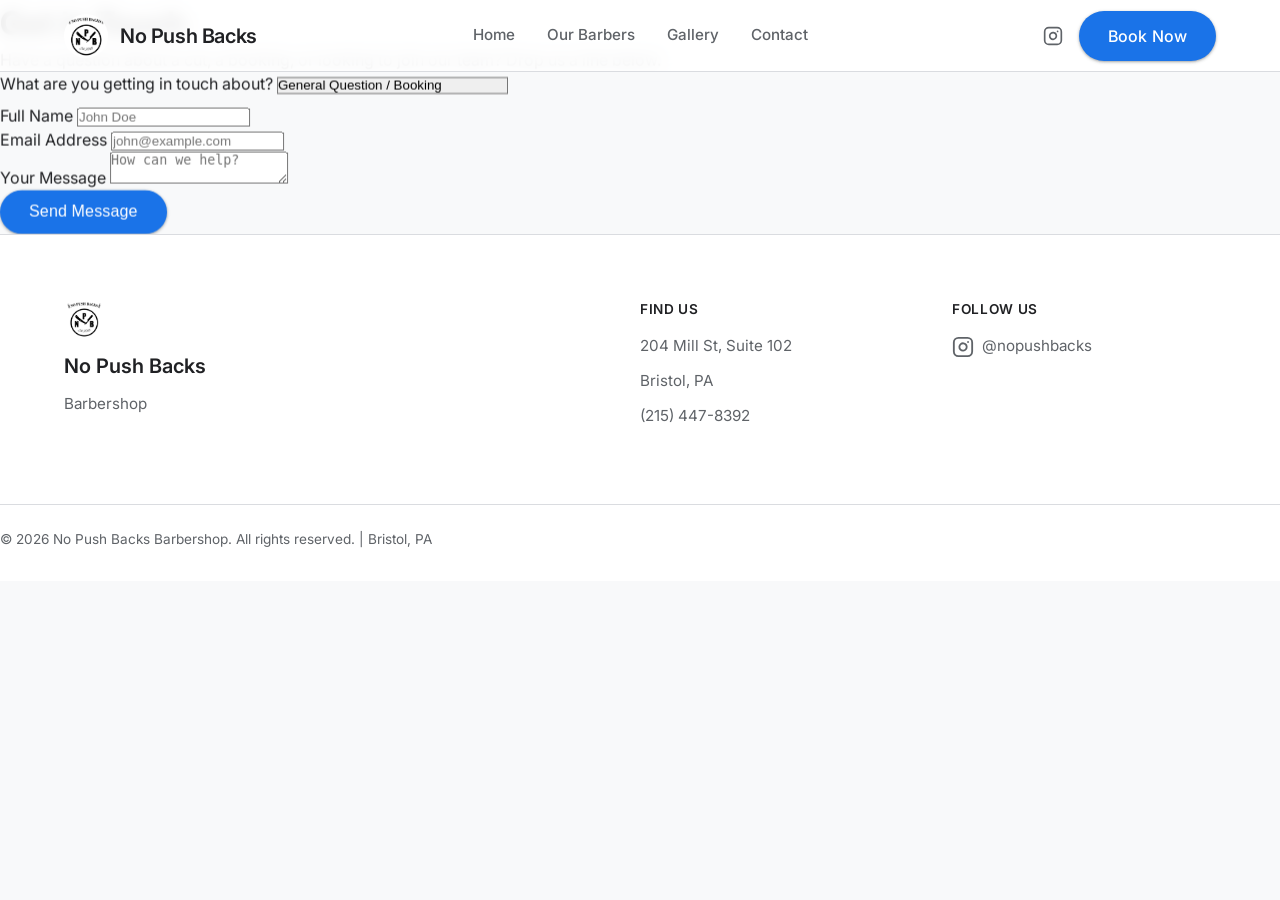
==== contact.html @ 4d4e0b5e "Update contact page with subject dropdown for employment" ====
﻿<!DOCTYPE html>
<html lang="en">
<head>
    <meta charset="UTF-8">
    <meta name="viewport" content="width=device-width, initial-scale=1.0">
    <title>Contact | No Push Backs Barbershop - Bristol, PA</title>
    <meta name="description" content="Contact No Push Backs Barbershop for any questions. 204 Mill St Suite 102, Bristol PA.">
    <link rel="icon" type="image/png" href="favicon.png">
    <link rel="preconnect" href="https://fonts.googleapis.com">
    <link rel="preconnect" href="https://fonts.gstatic.com" crossorigin>
    <link href="https://fonts.googleapis.com/css2?family=Inter:wght@300;400;500;600;700;800&display=swap" rel="stylesheet">
    <link rel="stylesheet" href="css/style.css">
    <link rel="stylesheet" href="css/contact.css">
</head>
<body>
    <header class="main-header">
        <div class="container header-content">
            <div class="logo">
                <img src="npb.jpg" alt="No Push Backs Logo" class="logo-img">
                <div class="logo-text">
                    <a href="index.html" style="text-decoration:none;color:inherit;"><h1>No Push Backs</h1></a>
                </div>
            </div>
            <nav class="main-nav">
                <a href="index.html">Home</a>
                <a href="index.html#barbers">Our Barbers</a>
                <a href="gallery.html">Gallery</a>
                <a href="contact.html" class="nav-active">Contact</a>
            </nav>
            <div class="header-cta">
                <a href="https://www.instagram.com/nopushbacks/?hl=en" target="_blank" class="ig-btn" aria-label="Instagram">
                    <svg xmlns="http://www.w3.org/2000/svg" width="20" height="20" viewBox="0 0 24 24" fill="none" stroke="currentColor" stroke-width="2" stroke-linecap="round" stroke-linejoin="round"><rect x="2" y="2" width="20" height="20" rx="5" ry="5"></rect><path d="M16 11.37A4 4 0 1 1 12.63 8 4 4 0 0 1 16 11.37z"></path><line x1="17.5" y1="6.5" x2="17.51" y2="6.5"></line></svg>
                </a>
                <a href="index.html#barbers" class="btn btn-primary header-book-btn">Book Now</a>
            </div>
        </div>
    </header>

    <main class="contact-main">
        <div class="contact-container fade-in-section">
            <div class="contact-header">
                <h1>Get in Touch</h1>
                <p>Have a question about a cut, a booking, or looking to join our team? Drop us a line below.</p>
            </div>
            
            <!-- We use Web3Forms for absolutely free, secure static-site forms without backends. -->
            <form action="https://api.web3forms.com/submit" method="POST" class="contact-form">
                
                <!-- Replace this access key with yours from web3forms.com -->
                <input type="hidden" name="access_key" value="4d45abcb-7265-4682-b474-7f4f15f897a1">
                <div class="form-group" style="margin-bottom: 8px;">
                    <label for="subject">What are you getting in touch about?</label>
                    <select id="subject" name="subject" class="form-control" required style="appearance: none; background-image: url('data:image/svg+xml;utf8,<svg xmlns='http://www.w3.org/2000/svg' width='16' height='16' viewBox='0 0 24 24' fill='none' stroke='%239AA0A6' stroke-width='2' stroke-linecap='round' stroke-linejoin='round'><polyline points='6 9 12 15 18 9'></polyline></svg>'); background-repeat: no-repeat; background-position: right 16px center;">
                        <option value="General Inquiry / Booking">General Question / Booking</option>
                        <option value="Employment: Want to work with us?">Looking to join the team (Employment)</option>
                        <option value="Other Inquiry">Other</option>
                    </select>
                </div>
                
                <div class="form-group">
                    <label for="name">Full Name</label>
                    <input type="text" id="name" name="name" class="form-control" placeholder="John Doe" required>
                </div>
                
                <div class="form-group">
                    <label for="email">Email Address</label>
                    <input type="email" id="email" name="email" class="form-control" placeholder="john@example.com" required>
                </div>
                
                <div class="form-group">
                    <label for="message">Your Message</label>
                    <textarea id="message" name="message" class="form-control" placeholder="How can we help?" required></textarea>
                </div>
                
                <!-- Optional: Web3Forms redirects to a success page natively, or you can add a redirect token here -->
                <button type="submit" class="btn btn-primary submit-btn">Send Message</button>
            </form>
        </div>
    </main>

    <footer>
        <div class="container footer-content">
            <div class="footer-brand"><img src="npb.jpg" alt="No Push Backs Logo" class="footer-logo"><h3>No Push Backs</h3><p>Barbershop</p></div>
            <div class="footer-contact"><h4>Find Us</h4><p>204 Mill St, Suite 102</p><p>Bristol, PA</p><a href="tel:2154478392">(215) 447-8392</a></div>
            <div class="footer-social"><h4>Follow Us</h4><a href="https://www.instagram.com/nopushbacks/?hl=en" target="_blank" class="footer-ig"><svg xmlns="http://www.w3.org/2000/svg" width="22" height="22" viewBox="0 0 24 24" fill="none" stroke="currentColor" stroke-width="2" stroke-linecap="round" stroke-linejoin="round"><rect x="2" y="2" width="20" height="20" rx="5" ry="5"></rect><path d="M16 11.37A4 4 0 1 1 12.63 8 4 4 0 0 1 16 11.37z"></path><line x1="17.5" y1="6.5" x2="17.51" y2="6.5"></line></svg> @nopushbacks</a></div>
        </div>
        <div class="footer-bottom"><p>&copy; 2026 No Push Backs Barbershop. All rights reserved. | Bristol, PA</p></div>
    </footer>
    <script src="js/script.js"></script>
</body>
</html>
---- css/style.css ----
﻿/* ===== HIGH-END GOOGLE / MATERIAL 3 THEME ===== */
:root {
    --bg-page:         #F8F9FA;
    --bg-surface:      #FFFFFF;
    --text-primary:    #202124;
    --text-secondary:  #5F6368;
    --border-color:    #DADCE0;
    --accent-color:    #1A73E8;
    --accent-hover:    #1557B0;
    --dark-surface:    #202124;
    --dark-text:       #E8EAED;
    
    --font-main: 'Inter', -apple-system, BlinkMacSystemFont, "Segoe UI", Roboto, Helvetica, Arial, sans-serif, "Apple Color Emoji", "Segoe UI Emoji", "Segoe UI Symbol";
    
    --transition-fast: 0.2s cubic-bezier(0.4, 0.0, 0.2, 1);
    --shadow-1: 0 1px 2px 0 rgba(60,64,67,0.3), 0 1px 3px 1px rgba(60,64,67,0.15);
    --shadow-2: 0 1px 2px 0 rgba(60,64,67,0.3), 0 2px 6px 2px rgba(60,64,67,0.15);
    --shadow-3: 0 4px 6px 0 rgba(60,64,67,0.3), 0 8px 24px 3px rgba(60,64,67,0.15);
    
    --radius-sm: 8px;
    --radius-md: 16px;
    --radius-lg: 24px;
    --radius-pill: 100px;
}

* { margin: 0; padding: 0; box-sizing: border-box; }
html { scroll-behavior: smooth; }
body {
    background-color: var(--bg-page);
    color: var(--text-primary);
    font-family: var(--font-main);
    line-height: 1.5;
    -webkit-font-smoothing: antialiased;
}

a { text-decoration: none; color: inherit; transition: color var(--transition-fast); }
.container { max-width: 1200px; margin: 0 auto; padding: 0 24px; }

/* ===== HEADER ===== */
.main-header {
    background: rgba(255,255,255,0.9);
    backdrop-filter: blur(8px);
    -webkit-backdrop-filter: blur(8px);
    min-height: 72px;
    border-bottom: 1px solid var(--border-color);
    position: fixed;
    width: 100%;
    top: 0;
    z-index: 1000;
    display: flex;
    align-items: center;
}
.header-content {
    display: flex;
    justify-content: space-between;
    align-items: center;
    width: 100%;
}
.logo { display: flex; align-items: center; gap: 12px; flex: 1; min-width: max-content; }
.logo-img {
    height: 44px; width: 44px;
    border-radius: var(--radius-pill);
    object-fit: cover;
}
.logo-text h1 { 
    font-size: 1.25rem; 
    font-weight: 600; 
    letter-spacing: -0.02em; 
    color: var(--text-primary); 
}
.logo-tagline { display: none; }

.logo-text h1 { white-space: nowrap; }

.main-nav {
    display: flex; gap: 32px;
    flex: 1.5; justify-content: center;
}
.main-nav a { 
    font-weight: 500; font-size: 0.95rem; 
    color: var(--text-secondary); 
    white-space: nowrap;
}
.main-nav a:hover { color: var(--text-primary); }


.header-cta {
    display: flex; gap: 16px; align-items: center;
    flex: 1; justify-content: flex-end;
}
.ig-btn {
    display: flex; align-items: center; justify-content: center;
    color: var(--text-secondary);
    transition: color var(--transition-fast);
}
.ig-btn:hover { color: var(--accent-color); }
.header-book-btn {
    padding: 8px 20px;
    font-size: 0.9rem;
    white-space: nowrap;
}

/* ===== HERO (Contained Style) ===== */
.hero {
    margin: 104px 24px 48px;
    border-radius: var(--radius-lg);
    background-image: url('../hero-bg.jpg');
    background-size: cover; background-position: center;
    position: relative;
    overflow: hidden;
    min-height: 600px;
    display: flex;
    align-items: center;
}
.hero-overlay {
    position: absolute; inset: 0;
    background: linear-gradient(135deg, rgba(255,255,255,0.95) 0%, rgba(248,249,250,0.85) 100%);
    backdrop-filter: blur(4px);
}
.hero-content {
    position: relative; z-index: 1;
    max-width: 800px;
    padding: 60px;
}
.hero-badge {
    display: inline-flex; align-items: center;
    background: rgba(26, 115, 232, 0.1); 
    color: var(--accent-color);
    font-size: 0.75rem; font-weight: 600;
    text-transform: uppercase; letter-spacing: 0.05em;
    padding: 8px 16px; border-radius: var(--radius-pill);
    margin-bottom: 24px;
}
.hero-title {
    font-size: 4rem; font-weight: 800;
    line-height: 1.1; letter-spacing: -0.03em;
    color: var(--text-primary);
    margin-bottom: 16px;
}
.hero-sub-name { display: none; }
.hero-subtitle {
    font-size: 1.25rem; color: var(--text-secondary);
    margin-bottom: 40px; line-height: 1.6; font-weight: 400;
}
.hero-cta-group {
    display: flex; gap: 16px; align-items: center;
    margin-bottom: 48px;
}
.btn {
    display: inline-flex; align-items: center; justify-content: center;
    padding: 12px 28px; font-weight: 500; font-size: 1rem;
    border-radius: var(--radius-pill); cursor: pointer;
    transition: all var(--transition-fast);
    border: 1px solid transparent; letter-spacing: 0.01em;
}
.btn-primary {
    background-color: var(--accent-color); color: #fff;
    box-shadow: var(--shadow-1);
}
.btn-primary:hover {
    background-color: var(--accent-hover); box-shadow: var(--shadow-2);
}

.hero-stats {
    display: flex; gap: 48px;
    align-items: center;
}
.stat { display: flex; flex-direction: column; }
.stat-num {
    font-size: 2rem; color: var(--text-primary);
    font-weight: 700; line-height: 1; letter-spacing: -0.02em;
}
.stat-label {
    font-size: 0.85rem; color: var(--text-secondary);
    font-weight: 500; margin-top: 4px;
}
.stat-divider { display: none; }
.hero-scroll-indicator { display: none; }

/* ===== LOCATION BAR ===== */
.location-bar {
    max-width: 1152px; margin: 0 auto 64px auto;
    background: var(--bg-surface);
    border: 1px solid var(--border-color);
    border-radius: var(--radius-pill);
    padding: 16px 32px;
    box-shadow: var(--shadow-1);
}
.location-bar-inner {
    display: flex; justify-content: space-between;
    align-items: center; width: 100%; padding: 0;
}
.loc-item {
    display: flex; align-items: center; gap: 12px;
    font-size: 0.95rem; color: var(--text-primary); font-weight: 500;
}
.loc-item svg { color: var(--text-secondary); }
.loc-item a:hover { color: var(--accent-color); }
.loc-divider { width: 1px; height: 24px; background: var(--border-color); }

/* ===== BARBERS ===== */
.barbers-section { padding: 40px 0 96px; background: var(--bg-page); }
.section-header { text-align: left; margin-bottom: 48px; display: flex; flex-direction: column; }
.section-header h2 {
    font-size: 2.5rem; font-weight: 700; color: var(--text-primary);
    letter-spacing: -0.02em;
}
.section-header h2::after { display: none; }
.section-header p { font-size: 1.1rem; color: var(--text-secondary); margin-top: 8px; }

.barber-grid {
    display: grid; grid-template-columns: repeat(3, 1fr); gap: 24px;
}
.barber-card {
    background: var(--bg-surface);
    border-radius: var(--radius-lg); overflow: hidden;
    transition: all var(--transition-fast);
    cursor: pointer;
    border: 1px solid var(--border-color);
    display: flex; flex-direction: column;
}
.barber-card:hover {
    transform: translateY(-4px);
    box-shadow: var(--shadow-2);
}
.barber-img-container { width: 100%; height: 320px; overflow: hidden; }
.barber-img {
    width: 100%; height: 100%; object-fit: cover;
    transition: transform 0.4s ease;
}
.barber-card:hover .barber-img { transform: scale(1.02); }
.barber-info { padding: 24px; display: flex; flex-direction: column; align-items: flex-start; }
.barber-name {
    font-size: 1.35rem; font-weight: 600; color: var(--text-primary); margin-bottom: 4px;
}
.barber-role { display: none; }
.view-profile-text {
    color: var(--accent-color); font-weight: 500; font-size: 0.95rem;
    display: flex; align-items: center; gap: 4px; margin-top: 16px;
}
.view-profile-text::after { content: '\2192'; transition: transform 0.2s; }
.barber-card:hover .view-profile-text::after { transform: translateX(4px); }

/* ===== MODAL ===== */
.profile-modal {
    border: none; border-radius: var(--radius-lg);
    background: var(--bg-surface); color: var(--text-primary);
    padding: 0; max-width: 900px; width: 92%;
    max-height: 90vh; margin: auto;
    box-shadow: var(--shadow-3);
}
.profile-modal::backdrop {
    background: rgba(32, 33, 36, 0.6);
    backdrop-filter: blur(4px);
}
.modal-content { display: flex; flex-direction: column; max-height: 90vh; }
.close-btn {
    position: absolute; top: 24px; right: 24px;
    background: rgba(248, 249, 250, 0.8); backdrop-filter: blur(4px);
    border: none; color: var(--text-secondary);
    cursor: pointer; border-radius: var(--radius-pill);
    width: 40px; height: 40px;
    display: flex; align-items: center; justify-content: center;
    z-index: 10; transition: background 0.2s, color 0.2s;
}
.close-btn:hover { background: #E8EAED; color: var(--text-primary); }
.modal-body { overflow-y: auto; padding: 48px; }
.modal-header-info {
    display: flex; gap: 40px; align-items: center;
    margin-bottom: 40px;
}
.modal-avatar {
    width: 180px; height: 180px;
    border-radius: var(--radius-pill); object-fit: cover;
    flex-shrink: 0;
}
.modal-text-group h2 {
    font-size: 2.5rem; font-weight: 700; color: var(--text-primary); margin-bottom: 12px; letter-spacing: -0.02em;
}
.accent-text { display: none; }
.modal-bio {
    color: var(--text-secondary); font-size: 1.05rem;
    line-height: 1.6; margin-bottom: 24px;
}
.modal-book-btn { /* Inherits from .btn and .btn-primary */ }

.gallery-section { border-top: 1px solid var(--border-color); padding-top: 40px; }
.gallery-section h3 {
    font-size: 1.5rem; font-weight: 600; color: var(--text-primary);
    margin-bottom: 24px; text-align: left;
}
.modal-gallery-grid {
    display: grid; grid-template-columns: repeat(4, 1fr); gap: 16px;
}
.gallery-img {
    width: 100%; aspect-ratio: 1; object-fit: cover;
    border-radius: var(--radius-md);
    cursor: pointer; transition: opacity 0.2s;
}
.gallery-img:hover { opacity: 0.9; }

/* ===== FOOTER ===== */
footer {
    background: var(--bg-surface); border-top: 1px solid var(--border-color);
    color: var(--text-primary); padding: 64px 0 32px;
}
.footer-content {
    display: grid; grid-template-columns: 2fr 1fr 1fr; gap: 48px; margin-bottom: 64px;
}
.footer-brand { display: flex; flex-direction: column; gap: 12px; }
.footer-logo {
    width: 40px; height: 40px; border-radius: 8px;
    object-fit: cover;
}
.footer-brand h3 { font-size: 1.25rem; font-weight: 600; }
.footer-brand p { color: var(--text-secondary); font-size: 0.95rem; }

.footer-contact h4, .footer-social h4 {
    font-size: 0.85rem; font-weight: 600; color: var(--text-primary);
    margin-bottom: 16px; text-transform: uppercase; letter-spacing: 0.05em;
}
.footer-contact p, .footer-contact a {
    color: var(--text-secondary); margin-bottom: 12px;
    display: block; font-size: 0.95rem;
}
.footer-contact a:hover { color: var(--accent-color); }
.footer-ig {
    display: inline-flex; align-items: center; gap: 8px;
    color: var(--text-secondary); font-size: 0.95rem;
}
.footer-ig:hover { color: var(--accent-color); }
.footer-bottom {
    text-align: left; padding-top: 24px;
    border-top: 1px solid var(--border-color);
    color: var(--text-secondary); font-size: 0.85rem;
}

/* ============== RESPONSIVE ============== */
@media (max-width: 1024px) {
    .container { padding: 0 20px; }
    .hero { margin: 88px 16px 32px; min-height: 500px; padding: 40px; }
    .hero-content { padding: 0; }
    .hero-title { font-size: 3rem; }
    .barber-grid { grid-template-columns: repeat(2, 1fr); }
    .main-nav {
    display: flex; gap: 32px;
    flex: 1.5; justify-content: center;
}
}

@media (max-width: 768px) {
    .header-content { flex-direction: column; gap: 16px; padding: 16px 0; }
    .main-header { position: relative; } 
    .logo { display: flex; align-items: center; gap: 12px; flex: 1; min-width: max-content; }
    .main-nav {
    display: flex; gap: 32px;
    flex: 1.5; justify-content: center;
}
    .header-cta { display: none; }
    .hero { margin: 16px; padding: 32px 20px; border-radius: var(--radius-md); min-height: auto;}
    .hero-title { font-size: 2.25rem; }
    .hero-subtitle { font-size: 1rem; margin-bottom: 24px; }
    .hero-stats { flex-direction: column; align-items: flex-start; gap: 16px; }
    .location-bar { margin: 0 16px 40px; padding: 24px; border-radius: var(--radius-md); height: auto; display: block;}
    .location-bar-inner { flex-direction: column; gap: 16px; align-items: flex-start; }
    .loc-divider { display: none; }
    .section-header h2 { font-size: 2rem; }
    .barber-grid { grid-template-columns: 1fr; }
    .modal-content { max-height: 95vh; }
    .profile-modal { width: 95%; margin: 16px; border-radius: var(--radius-md); }
    .modal-body { padding: 24px; }
    .modal-header-info { flex-direction: column; text-align: left; align-items: flex-start; gap: 24px; }
    .modal-avatar { width: 100px; height: 100px; }
    .modal-text-group h2 { font-size: 1.75rem; }
    .modal-gallery-grid { grid-template-columns: repeat(2, 1fr); }
    .footer-content { grid-template-columns: 1fr; gap: 32px; }
}


/* ===== PAGE TRANSITION ANIMATIONS ===== */
.fade-in-section {
    opacity: 0;
    transform: translateY(20px);
    visibility: hidden;
    transition: opacity 0.8s ease-out, transform 0.8s ease-out;
    will-change: opacity, transform;
}

.fade-in-section.is-visible {
    opacity: 1;
    transform: translateY(0);
    visibility: visible;
}

/* Page load fade in */
main, footer {
    animation: fadeInPage 0.8s ease-out forwards;
}

.main-header {
    animation: fadeDownHeader 0.5s ease-out forwards;
}

@keyframes fadeInPage {
    from {
        opacity: 0;
        transform: translateY(15px);
    }
    to {
        opacity: 1;
        transform: translateY(0);
    }
}

@keyframes fadeDownHeader {
    from {
        opacity: 0;
        transform: translateY(-15px);
    }
    to {
        opacity: 1;
        transform: translateY(0);
    }
}


/* ===== MODAL ANIMATION ===== */
.profile-modal {
    opacity: 0;
    transform: scale(0.95);
    transition: opacity 0.3s cubic-bezier(0.16, 1, 0.3, 1), transform 0.3s cubic-bezier(0.16, 1, 0.3, 1);
    display: none; /* Changed from default block when not open for clean transition */
}

/* When the dialog is open */
.profile-modal[open] {
    display: block;
    opacity: 1;
    transform: scale(1);
}

/* Backdrop animation */
.profile-modal::backdrop {
    background: rgba(32, 33, 36, 0);
    backdrop-filter: blur(0px);
    transition: background 0.3s ease, backdrop-filter 0.3s ease;
}

.profile-modal[open]::backdrop {
    background: rgba(32, 33, 36, 0.6);
    backdrop-filter: blur(4px);
}

/* Animate content inside modal for a staggered effect */
.modal-content > * {
    opacity: 0;
    transform: translateY(10px);
    transition: opacity 0.4s ease 0.1s, transform 0.4s ease 0.1s;
}

.profile-modal[open] .modal-content > * {
    opacity: 1;
    transform: translateY(0);
}

/* Delay gallery grid animation slightly more */
.profile-modal[open] .modal-content .gallery-section {
    transition-delay: 0.2s;
}

/* ===== MODAL ANIMATION FIXES ===== */
.profile-modal[open] {
    display: block;
    animation: modalSlideIn 0.3s cubic-bezier(0.16, 1, 0.3, 1) forwards;
}

.profile-modal[open]::backdrop {
    animation: backdropFadeIn 0.3s ease forwards;
}

.profile-modal.hide {
    animation: modalSlideOut 0.3s cubic-bezier(0.16, 1, 0.3, 1) forwards;
}

.profile-modal.hide::backdrop {
    animation: backdropFadeOut 0.3s ease forwards;
}

@keyframes modalSlideIn {
    from { opacity: 0; transform: scale(0.95) translateY(20px); }
    to { opacity: 1; transform: scale(1) translateY(0); }
}

@keyframes modalSlideOut {
    from { opacity: 1; transform: scale(1) translateY(0); }
    to { opacity: 0; transform: scale(0.95) translateY(20px); display: none; }
}

@keyframes backdropFadeIn {
    from { background: rgba(32, 33, 36, 0); backdrop-filter: blur(0px); }
    to { background: rgba(32, 33, 36, 0.6); backdrop-filter: blur(4px); }
}

@keyframes backdropFadeOut {
    from { background: rgba(32, 33, 36, 0.6); backdrop-filter: blur(4px); }
    to { background: rgba(32, 33, 36, 0); backdrop-filter: blur(0px); }
}

/* Modal Action Buttons */
.modal-action-buttons {
    display: flex;
    gap: 12px;
    margin-top: auto;
}

.modal-action-buttons .btn {
    flex: 1;
    display: flex;
    align-items: center;
    justify-content: center;
    gap: 8px;
    padding: 10px 16px;
}

.btn-outline {
    background-color: transparent;
    color: var(--text-primary);
    border: 1px solid var(--border-color);
    border-radius: 50px;
    text-decoration: none;
    font-weight: 500;
    font-size: 0.95rem;
    transition: all var(--transition-fast);
}

.btn-outline:hover {
    border-color: var(--text-primary);
    background-color: var(--surface-bg);
}

@media (max-width: 480px) {
    .modal-action-buttons {
        flex-direction: column;
    }
}
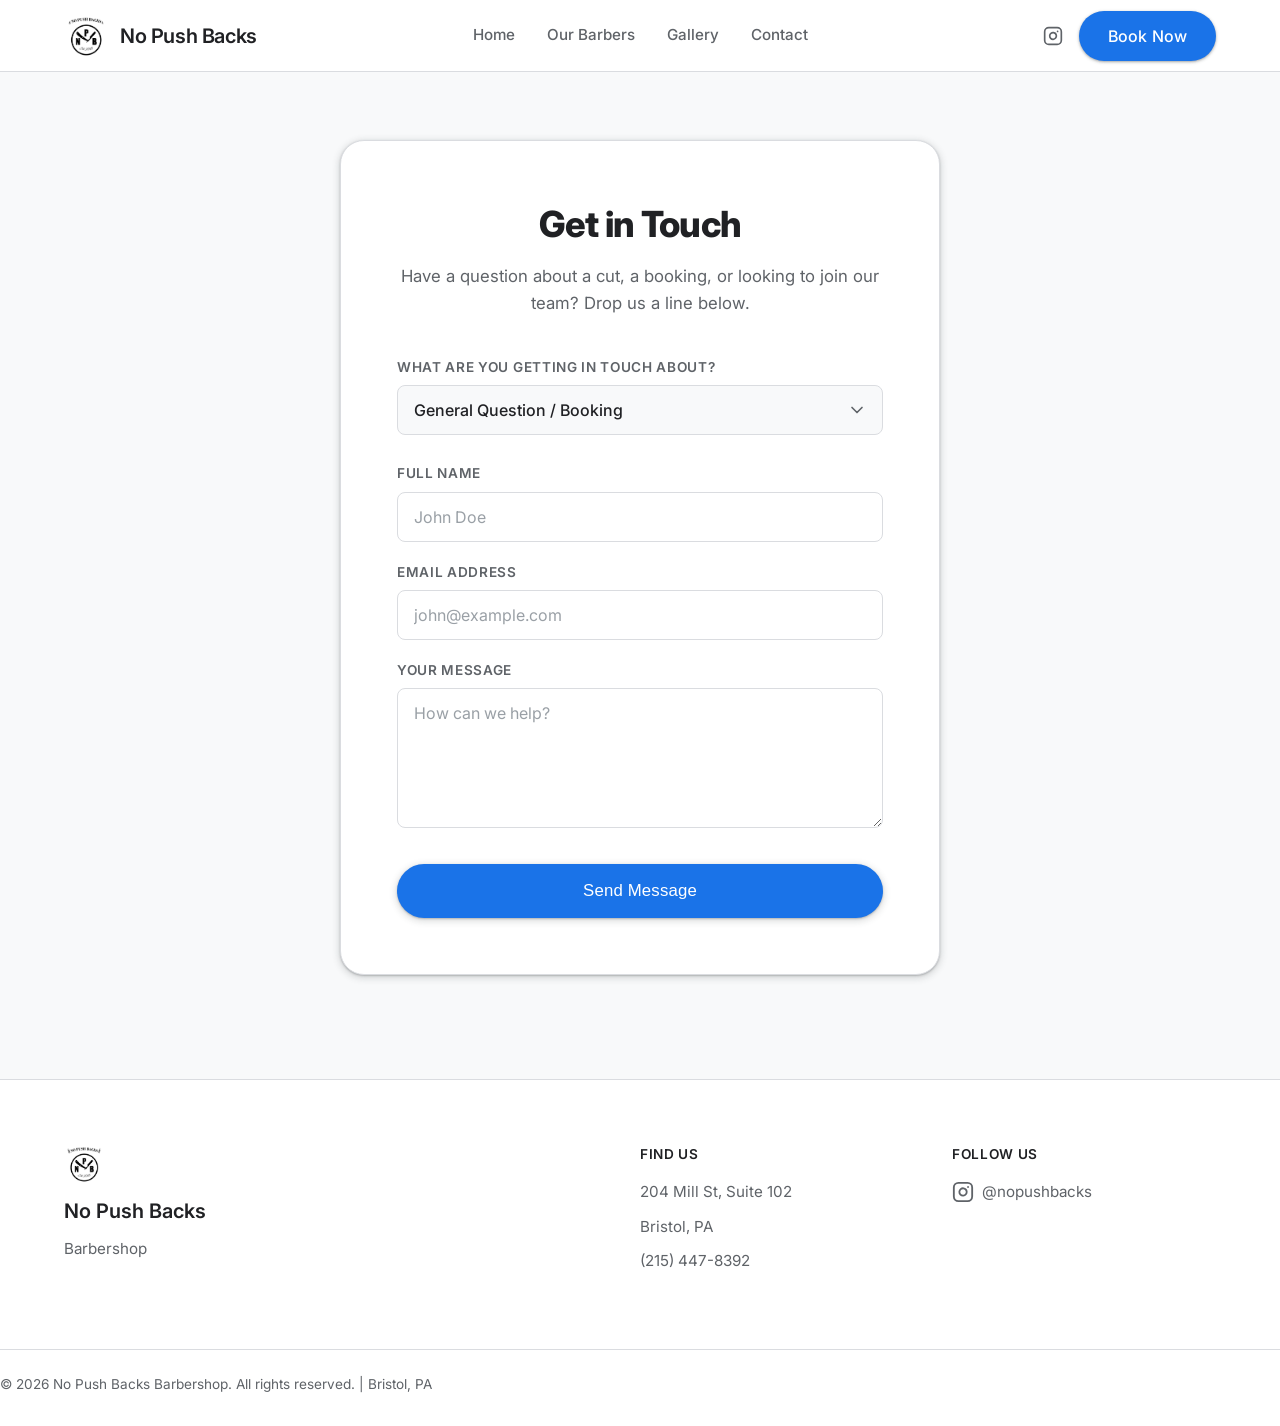
==== commit ee3daa80: "Modernize dropdown menu on contact page" ====
--- a/contact.html
+++ b/contact.html
@@ -50,11 +50,16 @@
                 <input type="hidden" name="access_key" value="4d45abcb-7265-4682-b474-7f4f15f897a1">
                 <div class="form-group" style="margin-bottom: 8px;">
                     <label for="subject">What are you getting in touch about?</label>
-                    <select id="subject" name="subject" class="form-control" required style="appearance: none; background-image: url('data:image/svg+xml;utf8,<svg xmlns='http://www.w3.org/2000/svg' width='16' height='16' viewBox='0 0 24 24' fill='none' stroke='%239AA0A6' stroke-width='2' stroke-linecap='round' stroke-linejoin='round'><polyline points='6 9 12 15 18 9'></polyline></svg>'); background-repeat: no-repeat; background-position: right 16px center;">
-                        <option value="General Inquiry / Booking">General Question / Booking</option>
-                        <option value="Employment: Want to work with us?">Looking to join the team (Employment)</option>
-                        <option value="Other Inquiry">Other</option>
-                    </select>
+                    <div class="select-wrapper">
+                        <select id="subject" name="subject" class="form-control custom-select" required>
+                            <option value="General Inquiry / Booking">General Question / Booking</option>
+                            <option value="Employment: Want to work with us?">Looking to join the team (Employment)</option>
+                            <option value="Other Inquiry">Other</option>
+                        </select>
+                        <div class="select-icon">
+                            <svg xmlns="http://www.w3.org/2000/svg" width="20" height="20" viewBox="0 0 24 24" fill="none" stroke="currentColor" stroke-width="2" stroke-linecap="round" stroke-linejoin="round"><polyline points="6 9 12 15 18 9"></polyline></svg>
+                        </div>
+                    </div>
                 </div>
                 
                 <div class="form-group">
--- a/css/contact.css
+++ b/css/contact.css
@@ -0,0 +1,156 @@
+﻿/* contact.css */
+.contact-main {
+    padding-top: 100px;
+    background: var(--bg-page);
+    min-height: calc(100vh - 100px);
+    display: flex;
+    justify-content: center;
+    align-items: flex-start;
+    padding-bottom: 64px;
+}
+
+.contact-container {
+    max-width: 600px;
+    width: 100%;
+    margin: 40px 24px;
+    background: var(--bg-surface);
+    border: 1px solid var(--border-color);
+    border-radius: var(--radius-lg);
+    padding: 56px;
+    box-shadow: var(--shadow-2);
+}
+
+.contact-header {
+    text-align: center;
+    margin-bottom: 40px;
+}
+
+.contact-header h1 {
+    font-size: 2.25rem;
+    font-weight: 800;
+    color: var(--text-primary);
+    margin-bottom: 12px;
+    letter-spacing: -0.02em;
+}
+
+.contact-header p {
+    color: var(--text-secondary);
+    font-size: 1.05rem;
+    line-height: 1.6;
+}
+
+.contact-form {
+    display: flex;
+    flex-direction: column;
+    gap: 20px;
+}
+
+.form-group {
+    display: flex;
+    flex-direction: column;
+    gap: 8px;
+}
+
+.form-group label {
+    font-size: 0.85rem;
+    text-transform: uppercase;
+    letter-spacing: 0.05em;
+    font-weight: 600;
+    color: var(--text-secondary);
+}
+
+.form-control {
+    width: 100%;
+    padding: 14px 16px;
+    border: 1px solid var(--border-color);
+    border-radius: var(--radius-sm);
+    background: transparent;
+    color: var(--text-primary);
+    font-family: inherit;
+    font-size: 1rem;
+    transition: all var(--transition-fast);
+}
+
+.form-control::placeholder {
+    color: #9AA0A6;
+}
+
+.form-control:focus {
+    outline: none;
+    border-color: var(--accent-color);
+    background: var(--bg-surface);
+    box-shadow: 0 0 0 3px rgba(26, 115, 232, 0.15);
+}
+
+textarea.form-control {
+    min-height: 140px;
+    resize: vertical;
+}
+
+.submit-btn {
+    margin-top: 16px;
+    width: 100%;
+    padding: 16px;
+    font-size: 1.05rem;
+    justify-content: center;
+    box-shadow: var(--shadow-2);
+}
+
+.submit-btn:hover {
+    box-shadow: var(--shadow-3);
+    transform: translateY(-1px);
+}
+
+@media (max-width: 600px) {
+    .contact-container {
+        padding: 32px 24px;
+        margin: 24px 16px;
+    }
+    .contact-header h1 {
+        font-size: 2rem;
+    }
+}
+
+/* Custom Select Modernization */
+.select-wrapper {
+    position: relative;
+    width: 100%;
+}
+
+.custom-select {
+    appearance: none;
+    -webkit-appearance: none;
+    -moz-appearance: none;
+    padding-right: 48px;
+    cursor: pointer;
+    background-color: var(--bg-page); /* solid background */
+    font-weight: 500;
+}
+
+.custom-select:hover {
+    border-color: var(--text-secondary);
+    background-color: var(--surface-bg);
+}
+
+.select-icon {
+    position: absolute;
+    right: 16px;
+    top: 50%;
+    transform: translateY(-50%);
+    pointer-events: none;
+    color: var(--text-secondary);
+    display: flex;
+    align-items: center;
+    justify-content: center;
+    transition: color var(--transition-fast);
+}
+
+.custom-select:focus + .select-icon {
+    color: var(--accent-color);
+}
+
+.custom-select option {
+    background-color: var(--bg-surface);
+    color: var(--text-primary);
+    padding: 12px;
+}
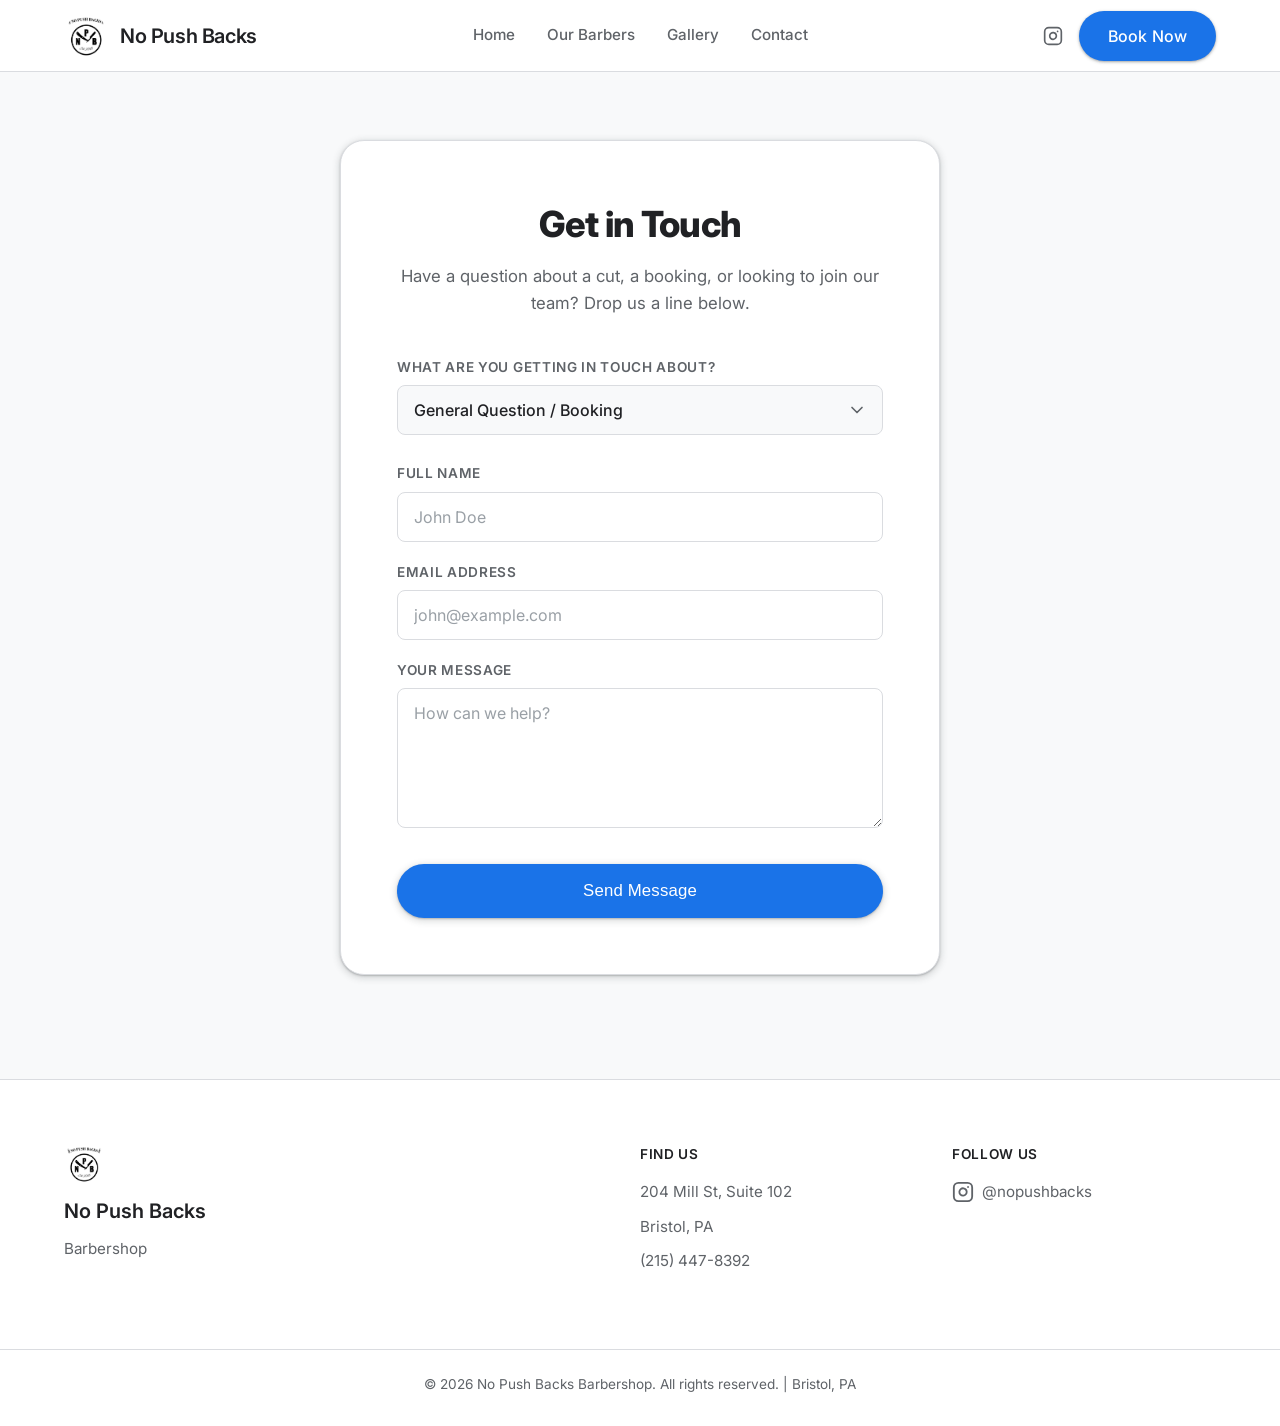
==== commit 09a1f64d: "Swap testimonials to bottom, fix missing Google icon, make top left logo fully clickable to reload" ====
--- a/contact.html
+++ b/contact.html
@@ -15,12 +15,12 @@
 <body>
     <header class="main-header">
         <div class="container header-content">
-            <div class="logo">
+            <a href="index.html" class="logo" style="text-decoration: none; color: inherit; user-select: none; -webkit-user-select: none; outline: none; -webkit-tap-highlight-color: transparent; cursor: pointer;">
                 <img src="npb.jpg" alt="No Push Backs Logo" class="logo-img">
                 <div class="logo-text">
-                    <a href="index.html" style="text-decoration:none;color:inherit;"><h1>No Push Backs</h1></a>
+                    <h1 style="margin: 0;">No Push Backs</h1>
                 </div>
-            </div>
+            </a>
             <nav class="main-nav">
                 <a href="index.html">Home</a>
                 <a href="index.html#barbers">Our Barbers</a>
--- a/css/style.css
+++ b/css/style.css
@@ -330,7 +330,7 @@
 }
 .footer-ig:hover { color: var(--accent-color); }
 .footer-bottom {
-    text-align: left; padding-top: 24px;
+    text-align: center; padding-top: 24px;
     border-top: 1px solid var(--border-color);
     color: var(--text-secondary); font-size: 0.85rem;
 }
@@ -380,9 +380,9 @@
 /* ===== PAGE TRANSITION ANIMATIONS ===== */
 .fade-in-section {
     opacity: 0;
-    transform: translateY(20px);
+    transform: translateY(30px);
     visibility: hidden;
-    transition: opacity 0.8s ease-out, transform 0.8s ease-out;
+    transition: opacity 1.2s cubic-bezier(0.16, 1, 0.3, 1), transform 1.2s cubic-bezier(0.16, 1, 0.3, 1);
     will-change: opacity, transform;
 }
 
@@ -394,28 +394,30 @@
 
 /* Page load fade in */
 main, footer {
-    animation: fadeInPage 0.8s ease-out forwards;
+    animation: fadeInPage 1.4s cubic-bezier(0.16, 1, 0.3, 1) forwards;
 }
 
 .main-header {
-    animation: fadeDownHeader 0.5s ease-out forwards;
+    animation: fadeDownHeader 1.2s cubic-bezier(0.16, 1, 0.3, 1) forwards;
 }
 
 @keyframes fadeInPage {
     from {
         opacity: 0;
-        transform: translateY(15px);
+        transform: translateY(40px);
+        filter: blur(8px);
     }
     to {
         opacity: 1;
         transform: translateY(0);
+        filter: blur(0);
     }
 }
 
 @keyframes fadeDownHeader {
     from {
         opacity: 0;
-        transform: translateY(-15px);
+        transform: translateY(-30px);
     }
     to {
         opacity: 1;
@@ -543,3 +545,142 @@
         flex-direction: column;
     }
 }
+
+
+/* ===== REVIEWS SECTION ===== */
+.reviews-section {
+    padding: 24px 0 64px;
+}
+
+.reviews-header {
+    display: flex;
+    justify-content: space-between;
+    align-items: center;
+    margin-bottom: 40px;
+    background: var(--bg-surface);
+    padding: 32px;
+    border-radius: var(--radius-lg);
+    border: 1px solid var(--border-color);
+    box-shadow: var(--shadow-1);
+}
+
+.google-badge {
+    display: flex;
+    align-items: center;
+    gap: 20px;
+}
+
+.google-badge h2 {
+    font-size: 1.5rem;
+    font-weight: 700;
+    color: var(--text-primary);
+    margin: 0 0 4px 0;
+}
+
+.google-badge .stars {
+    display: flex;
+    gap: 4px;
+    margin-bottom: 4px;
+}
+
+.google-badge .review-score {
+    font-size: 0.9rem;
+    color: var(--text-secondary);
+}
+
+.google-btn {
+    padding: 12px 24px;
+    border-radius: var(--radius-pill);
+    font-size: 0.95rem;
+}
+
+.reviews-grid {
+    display: grid;
+    grid-template-columns: repeat(3, 1fr);
+    gap: 24px;
+}
+
+.review-card {
+    background: var(--bg-surface);
+    border: 1px solid var(--border-color);
+    border-radius: var(--radius-lg);
+    padding: 32px;
+    box-shadow: var(--shadow-1);
+    transition: transform var(--transition-fast), box-shadow var(--transition-fast);
+}
+
+.review-card:hover {
+    transform: translateY(-4px);
+    box-shadow: var(--shadow-2);
+}
+
+.review-user {
+    display: flex;
+    align-items: center;
+    gap: 16px;
+    margin-bottom: 16px;
+    position: relative;
+}
+
+.user-avatar {
+    width: 48px;
+    height: 48px;
+    border-radius: 50%;
+    color: white;
+    display: flex;
+    align-items: center;
+    justify-content: center;
+    font-size: 1.25rem;
+    font-weight: 600;
+}
+
+.user-info {
+    display: flex;
+    flex-direction: column;
+}
+
+.user-info strong {
+    color: var(--text-primary);
+    font-size: 1rem;
+}
+
+.user-info span {
+    color: var(--text-secondary);
+    font-size: 0.8rem;
+}
+
+.g-icon {
+    position: absolute;
+    right: 0;
+    top: 0;
+}
+
+.review-stars {
+    color: #fbbc05;
+    font-size: 1.25rem;
+    margin-bottom: 12px;
+    letter-spacing: 2px;
+}
+
+.review-text {
+    color: var(--text-secondary);
+    font-size: 0.95rem;
+    line-height: 1.6;
+}
+
+@media (max-width: 992px) {
+    .reviews-grid {
+        grid-template-columns: repeat(2, 1fr);
+    }
+}
+
+@media (max-width: 768px) {
+    .reviews-header {
+        flex-direction: column;
+        align-items: flex-start;
+        gap: 24px;
+    }
+    .reviews-grid {
+        grid-template-columns: 1fr;
+    }
+}
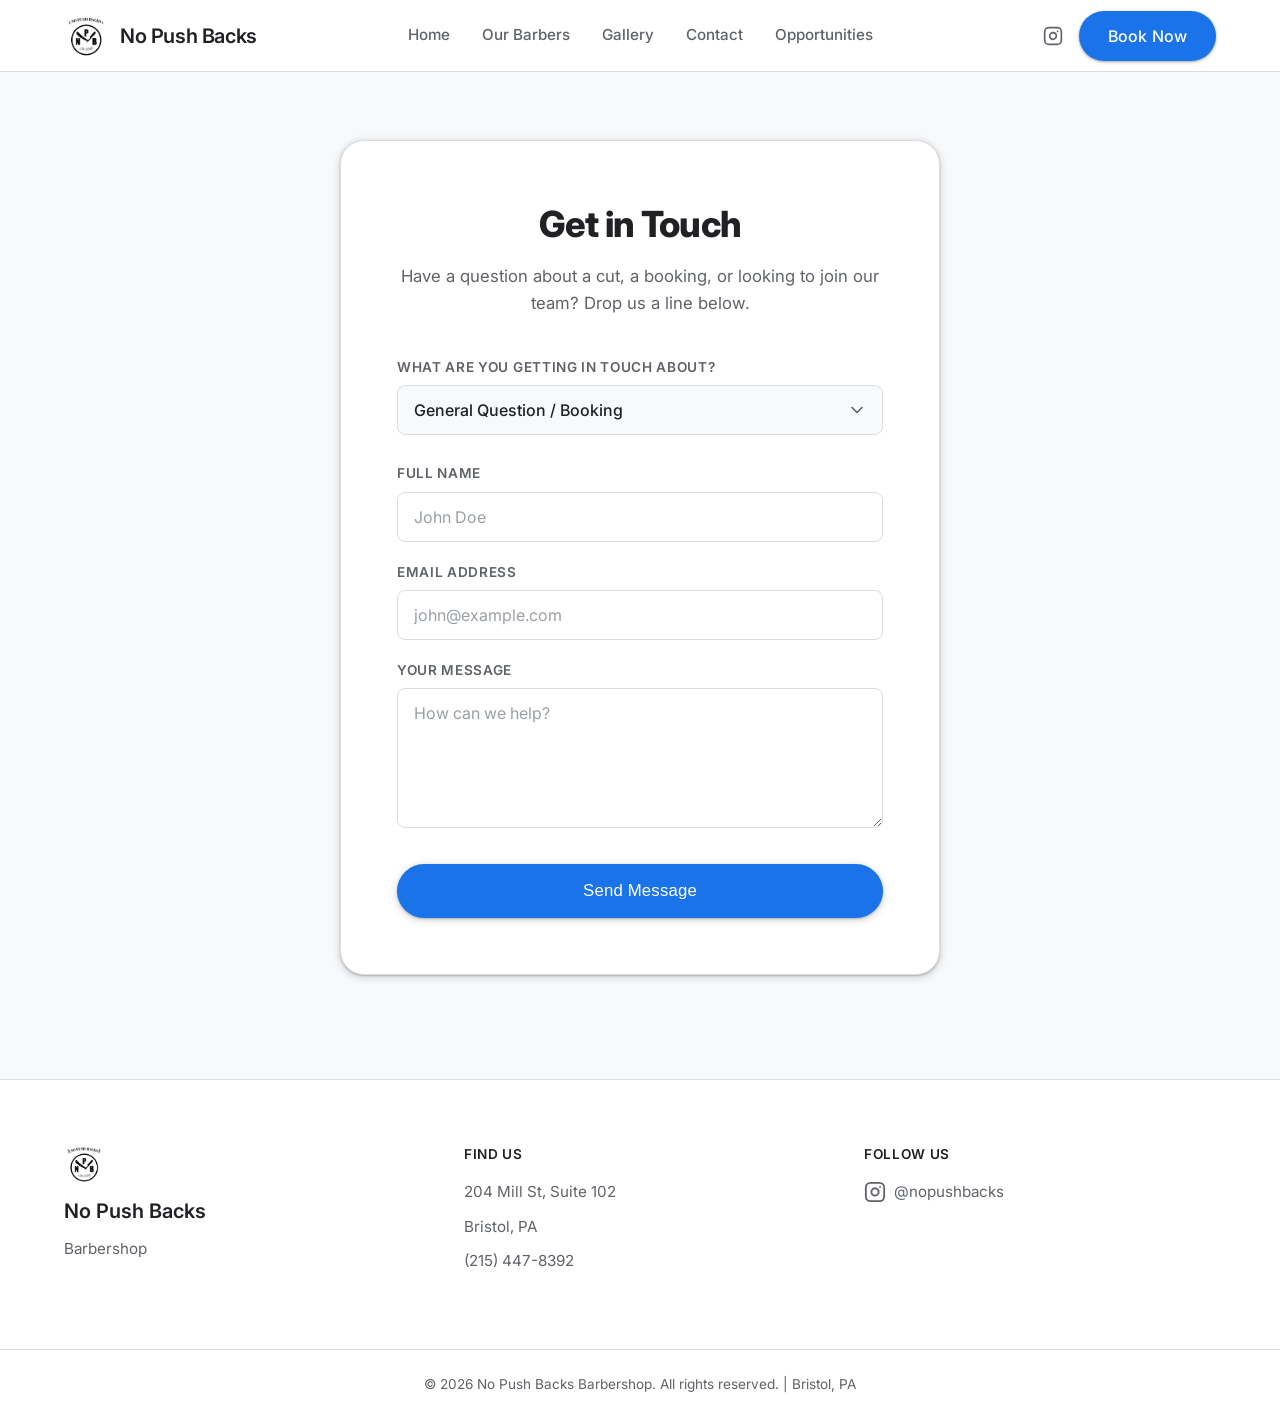
==== commit 310f1ee4: "Add Opportunities page with career form, Resend email integration, and nav links" ====
--- a/contact.html
+++ b/contact.html
@@ -3,14 +3,52 @@
 <head>
     <meta charset="UTF-8">
     <meta name="viewport" content="width=device-width, initial-scale=1.0">
-    <title>Contact | No Push Backs Barbershop - Bristol, PA</title>
-    <meta name="description" content="Contact No Push Backs Barbershop for any questions. 204 Mill St Suite 102, Bristol PA.">
+    <title>Contact | No Push Backs Barbershop - Best Barber Bristol PA</title>
+    <meta name="description" content="Contact the best barbershop near you. No Push Backs Barbershop in Bristol, PA (near Philly) is taking appointments. Reach out to join the team or book a cut.">
     <link rel="icon" type="image/png" href="favicon.png">
     <link rel="preconnect" href="https://fonts.googleapis.com">
     <link rel="preconnect" href="https://fonts.gstatic.com" crossorigin>
     <link href="https://fonts.googleapis.com/css2?family=Inter:wght@300;400;500;600;700;800&display=swap" rel="stylesheet">
     <link rel="stylesheet" href="css/style.css">
     <link rel="stylesheet" href="css/contact.css">
+
+    <!-- Local Business SEO Schema Markup -->
+    <script type="application/ld+json">
+    {
+      "@context": "https://schema.org",
+      "@type": "Barbershop",
+      "name": "No Push Backs Barbershop",
+      "image": "https://raw.githubusercontent.com/jawnman/NPB/main/npb.jpg",
+      "url": "https://no-push-backs.vercel.app/",
+      "telephone": "+12154478392",
+      "address": {
+        "@type": "PostalAddress",
+        "streetAddress": "204 Mill St, Suite 102",
+        "addressLocality": "Bristol",
+        "addressRegion": "PA",
+        "postalCode": "19007",
+        "addressCountry": "US"
+    },
+      "geo": {
+        "@type": "GeoCoordinates",
+        "latitude": "40.0984",
+        "longitude": "-74.8516"
+      },
+      "openingHoursSpecification": [
+        {
+          "@type": "OpeningHoursSpecification",
+          "dayOfWeek": ["Monday", "Tuesday", "Wednesday", "Thursday", "Friday", "Saturday"],
+          "opens": "09:00",
+          "closes": "20:00"
+        }
+      ],
+      "areaServed": ["Bristol, PA", "Philadelphia, PA", "Bucks County, PA"],
+      "priceRange": "$$",
+      "sameAs": [
+        "https://www.instagram.com/nopushbacks/"
+      ]
+    }
+    </script>
 </head>
 <body>
     <header class="main-header">
@@ -26,6 +64,7 @@
                 <a href="index.html#barbers">Our Barbers</a>
                 <a href="gallery.html">Gallery</a>
                 <a href="contact.html" class="nav-active">Contact</a>
+                            <a href="opportunities.html">Opportunities</a>
             </nav>
             <div class="header-cta">
                 <a href="https://www.instagram.com/nopushbacks/?hl=en" target="_blank" class="ig-btn" aria-label="Instagram">
--- a/css/style.css
+++ b/css/style.css
@@ -305,7 +305,7 @@
     color: var(--text-primary); padding: 64px 0 32px;
 }
 .footer-content {
-    display: grid; grid-template-columns: 2fr 1fr 1fr; gap: 48px; margin-bottom: 64px;
+    display: grid; grid-template-columns: 1fr 1fr 1fr; gap: 48px; margin-bottom: 64px;
 }
 .footer-brand { display: flex; flex-direction: column; gap: 12px; }
 .footer-logo {
@@ -594,11 +594,7 @@
     font-size: 0.95rem;
 }
 
-.reviews-grid {
-    display: grid;
-    grid-template-columns: repeat(3, 1fr);
-    gap: 24px;
-}
+
 
 .review-card {
     background: var(--bg-surface);
@@ -684,3 +680,96 @@
         grid-template-columns: 1fr;
     }
 }
+
+/* ===== REVIEWS CAROUSEL ===== */
+.reviews-carousel-wrapper {
+    position: relative;
+    overflow: hidden;
+}
+
+.reviews-carousel {
+    display: flex;
+    transition: transform 0.7s cubic-bezier(0.16, 1, 0.3, 1);
+    will-change: transform;
+}
+
+.carousel-slide {
+    display: grid;
+    grid-template-columns: repeat(3, 1fr);
+    gap: 24px;
+    min-width: 100%;
+    flex-shrink: 0;
+    padding: 4px;
+    align-items: stretch;
+    justify-items: center;
+}
+
+.carousel-dots {
+    display: flex;
+    justify-content: center;
+    gap: 10px;
+    margin-top: 32px;
+}
+
+.carousel-dot {
+    width: 10px;
+    height: 10px;
+    border-radius: 50%;
+    background: var(--border-color);
+    border: none;
+    cursor: pointer;
+    transition: all 0.4s cubic-bezier(0.16, 1, 0.3, 1);
+    padding: 0;
+}
+
+.carousel-dot.active {
+    background: var(--accent-color);
+    transform: scale(1.3);
+    box-shadow: 0 0 8px rgba(26, 115, 232, 0.4);
+}
+
+.review-card {
+    animation: none;
+    opacity: 1;
+    aspect-ratio: 1 / 1;
+    display: flex;
+    flex-direction: column;
+    justify-content: center;
+    max-width: 340px;
+    margin: 0 auto;
+}
+
+.carousel-slide .review-card {
+    animation: cardPop 0.6s cubic-bezier(0.16, 1, 0.3, 1) both;
+}
+
+.carousel-slide .review-card:nth-child(2) {
+    animation-delay: 0.1s;
+}
+
+.carousel-slide .review-card:nth-child(3) {
+    animation-delay: 0.2s;
+}
+
+@keyframes cardPop {
+    from {
+        opacity: 0;
+        transform: translateY(20px) scale(0.95);
+    }
+    to {
+        opacity: 1;
+        transform: translateY(0) scale(1);
+    }
+}
+
+@media (max-width: 992px) {
+    .carousel-slide {
+        grid-template-columns: repeat(2, 1fr);
+    }
+}
+
+@media (max-width: 768px) {
+    .carousel-slide {
+        grid-template-columns: 1fr;
+    }
+}
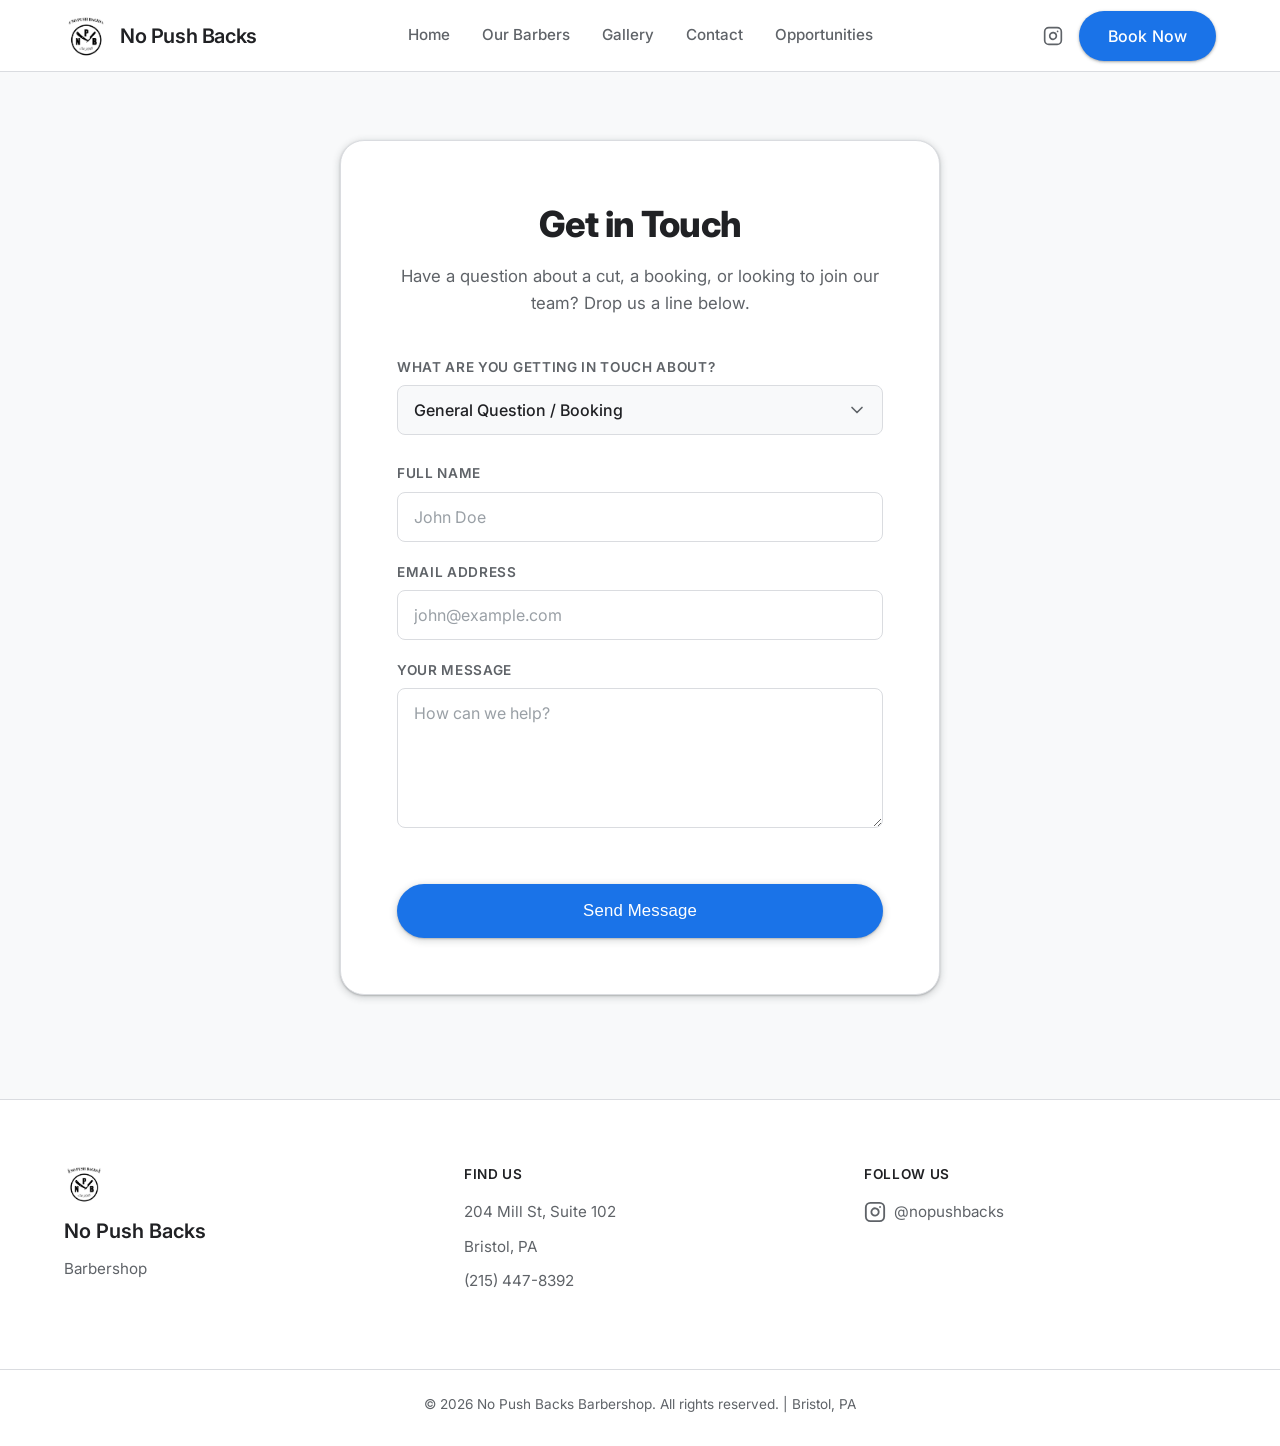
==== commit dcab8640: "Add captcha to forms, update mentorship tab with lock icon and blur" ====
--- a/contact.html
+++ b/contact.html
@@ -117,6 +117,7 @@
                 </div>
                 
                 <!-- Optional: Web3Forms redirects to a success page natively, or you can add a redirect token here -->
+                <div class="h-captcha" data-captcha="true"></div>
                 <button type="submit" class="btn btn-primary submit-btn">Send Message</button>
             </form>
         </div>
@@ -130,6 +131,7 @@
         </div>
         <div class="footer-bottom"><p>&copy; 2026 No Push Backs Barbershop. All rights reserved. | Bristol, PA</p></div>
     </footer>
+    <script src="https://web3forms.com/client/script.js" async defer></script>
     <script src="js/script.js"></script>
 </body>
 </html>
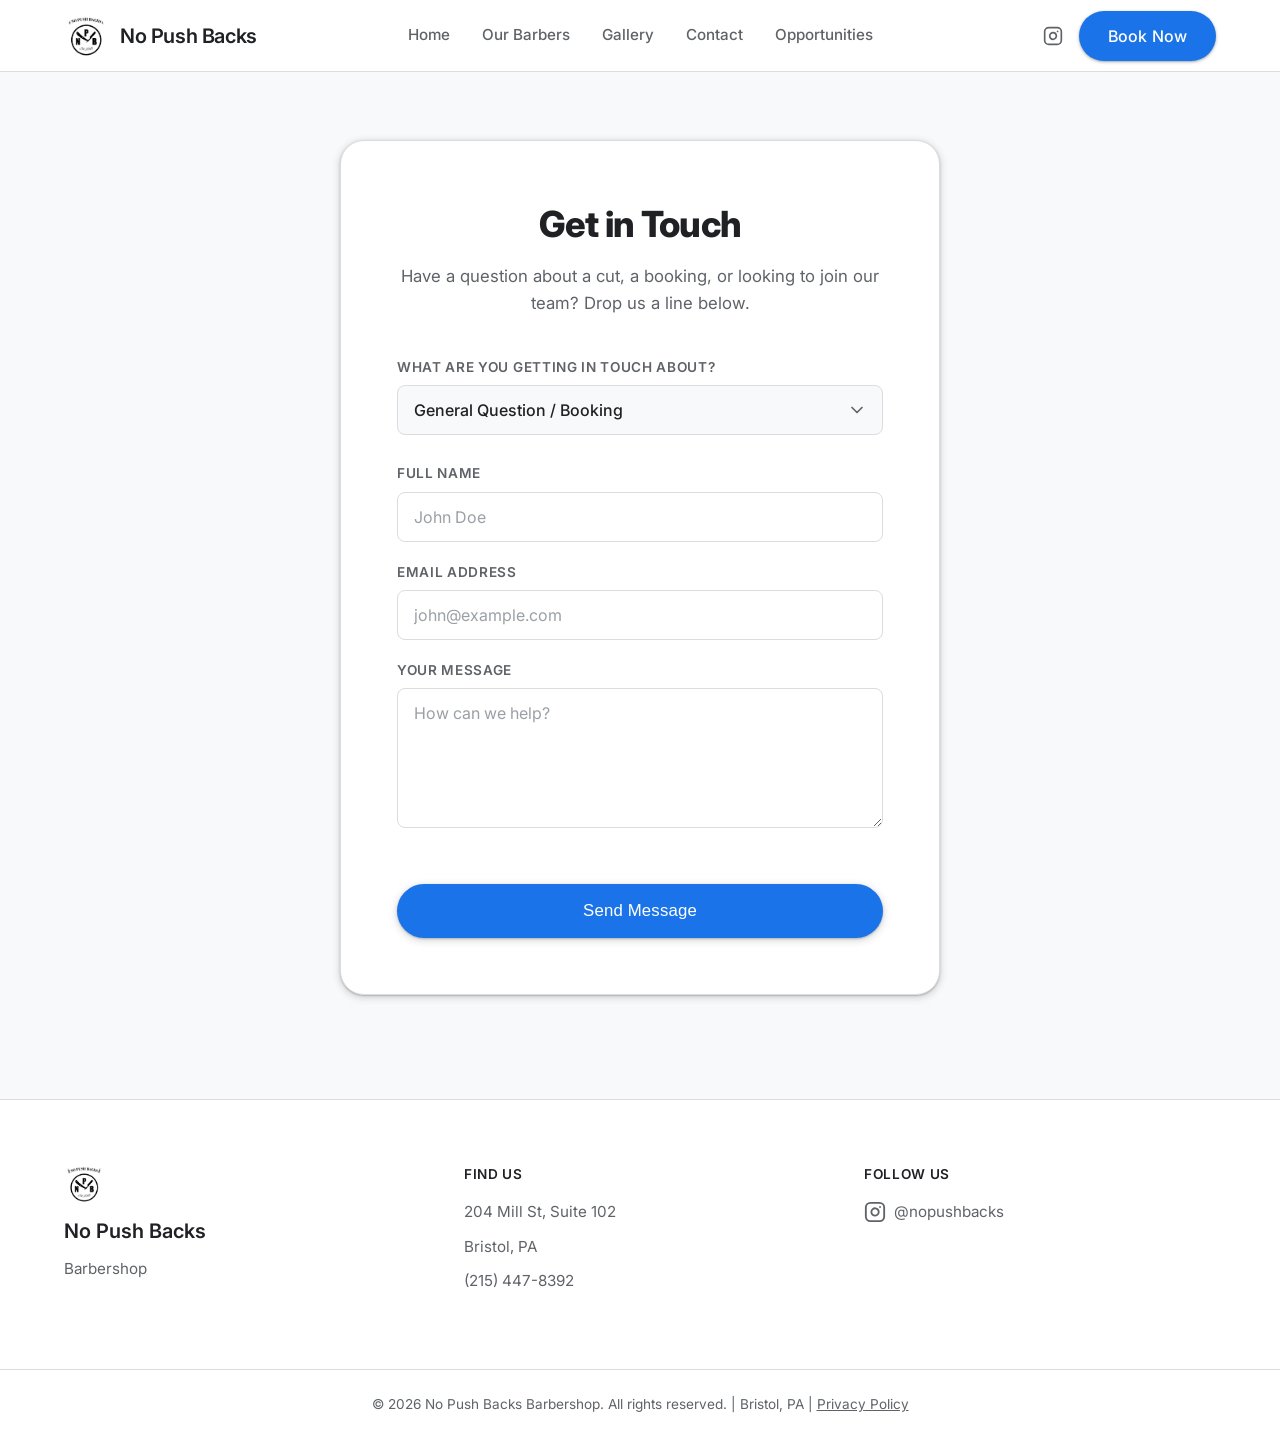
==== commit 317b3a24: "Add Privacy Policy page, footer links, and consent checkbox on careers form" ====
--- a/contact.html
+++ b/contact.html
@@ -129,7 +129,7 @@
             <div class="footer-contact"><h4>Find Us</h4><p>204 Mill St, Suite 102</p><p>Bristol, PA</p><a href="tel:2154478392">(215) 447-8392</a></div>
             <div class="footer-social"><h4>Follow Us</h4><a href="https://www.instagram.com/nopushbacks/?hl=en" target="_blank" class="footer-ig"><svg xmlns="http://www.w3.org/2000/svg" width="22" height="22" viewBox="0 0 24 24" fill="none" stroke="currentColor" stroke-width="2" stroke-linecap="round" stroke-linejoin="round"><rect x="2" y="2" width="20" height="20" rx="5" ry="5"></rect><path d="M16 11.37A4 4 0 1 1 12.63 8 4 4 0 0 1 16 11.37z"></path><line x1="17.5" y1="6.5" x2="17.51" y2="6.5"></line></svg> @nopushbacks</a></div>
         </div>
-        <div class="footer-bottom"><p>&copy; 2026 No Push Backs Barbershop. All rights reserved. | Bristol, PA</p></div>
+        <div class="footer-bottom"><p>&copy; 2026 No Push Backs Barbershop. All rights reserved. | Bristol, PA | <a href="privacy.html" style="color: var(--text-secondary); text-decoration: underline;">Privacy Policy</a></p></div>
     </footer>
     <script src="https://web3forms.com/client/script.js" async defer></script>
     <script src="js/script.js"></script>
